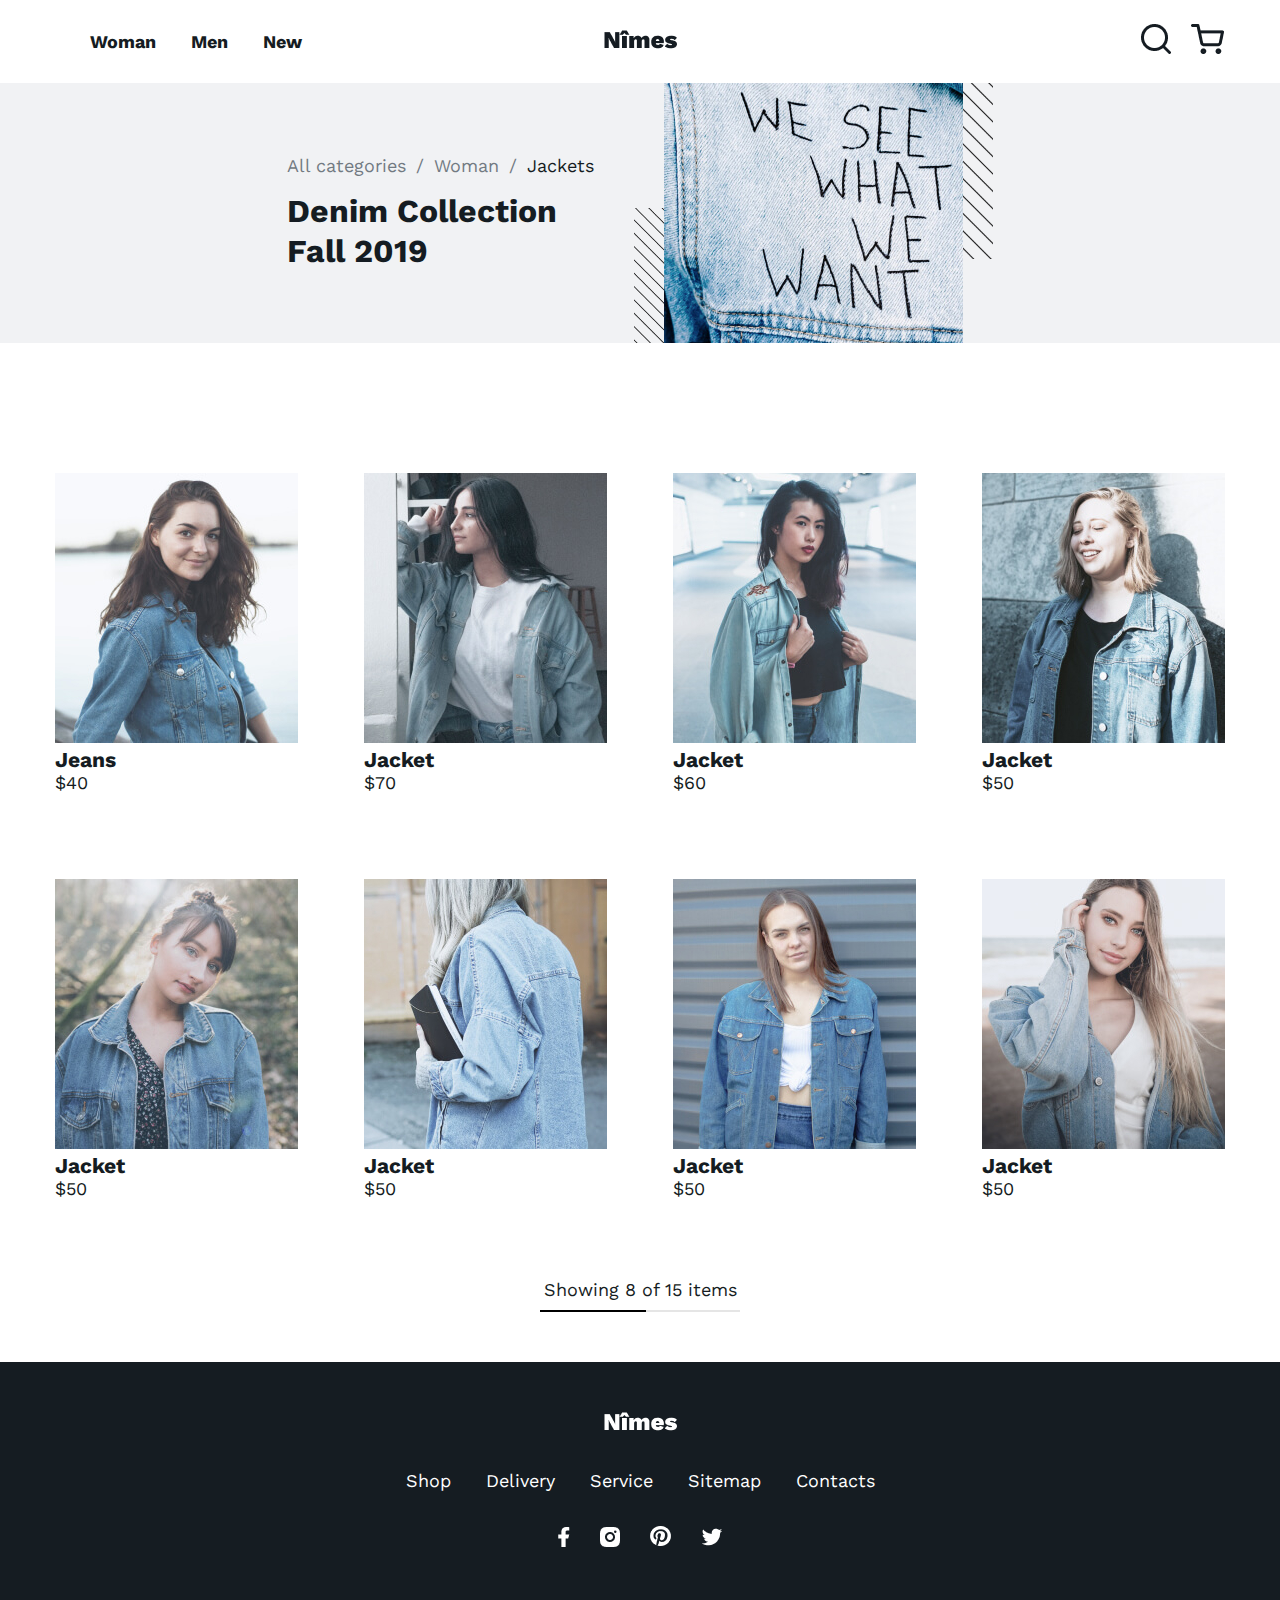
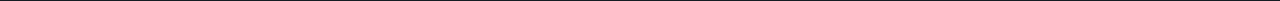
==== catalog.html @ dc033d05 "инициализировал git" ====
<!DOCTYPE html>
<html lang="en">
<head>
    <meta charset="UTF-8">
    <meta http-equiv="X-UA-Compatible" content="IE=edge">
    <meta name="viewport" content="width=device-width, initial-scale=1.0">
    <title>Document</title>
    <link rel="preconnect" href="https://fonts.googleapis.com">
      <link rel="preconnect" href="https://fonts.gstatic.com" crossorigin>
      <link href="https://fonts.googleapis.com/css2?family=Inter&display=swap" rel="stylesheet">      
      <link href="https://fonts.googleapis.com/css2?family=Anton&display=swap" rel="stylesheet">      
      <link href="https://fonts.googleapis.com/css2?family=Work+Sans:wght@400;500;600;700&display=swap" rel="stylesheet"> 
    <link rel="stylesheet" href="main.css">
</head>
<body>
  <header class="main-header">
    <div class="container">
      <nav class="menu">
        <a href="#" class="menu-link">Woman</a>
        <a href="#" class="menu-link">Men</a>
        <a href="#" class="menu-link">New</a>
      </nav>
      <a href="/" class="logo">
        <img src="./img/logo.png" alt="logotip">
      </a>
      <div class="main-header__btns btn-wrapper">
        <a href="/" class="btn-wrapper__link">
          <img src="./img/search-ico.png" alt="search">
        </a>
        <a href="/" class="btn-wrapper__link">
          <img src="./img/basket-ico.png" alt="basket">
        </a>          
      </div>
    </div>
  </header>
      <main>
        <section class="basic">
          <div class="basic-list">
            <div class="basic-list-text">
              <ul class="breadcrumbs">
                <li class="breadcrumbs-item">
                  <a class="breadcrumbs-link" href="index.html">All categories</a>
                </li>
                <li class="breadcrumbs-item">
                  <a class="breadcrumbs-link" href="/">Woman</a>
                </li>
                <li class="breadcrumbs-item breadcrumbs-item--current">Jackets</li>
              </ul> 
              <h1 class="basic-title">Denim Collection Fall 2019</h1>
            </div>                 
            <div class="basic-img-column">
              <img class="basic-img" src="./img/61 1.jpg" width="299" height="260" alt="">
            </div>
          </div>
               
             
        </section>
        <section class="catalog">
          <div class="container">
            <ul class="catalog-list">
              <li class="catalog-list__item catalogItem">
                <a href="#" class="catalog-list__link">
                  <div class="catalog-list__img"><img src="./img/9 1.jpg" alt="catalog Jeans"></div>
                  <h3 clas="catalog-list__title">Jeans</h3>
                  <p>$40</p>
                </a>
              </li>
              <li class="catalog-list__item catalogItem">
                <a href="#" class="catalog-list__link">
                  <div class="catalog-list__img"><img src="./img/2 2.jpg" alt="catalog jackets"></div>
                  <h3 clas="catalog-list__title">Jacket</h3>
                  <p>$70</p>
                </a>
              </li>
              <li class="catalog-list__item catalogItem">
                <a href="#" class="catalog-list__link">
                  <div class="catalog-list__img"><img src="./img/4 1.jpg" alt="catalog jackets"></div>
                  <h3 clas="catalog-list__title">Jacket</h3>
                  <p>$60</p>
                </a>
              </li>
              <li class="catalog-list__item catalogItem">
                <a href="#" class="catalog-list__link">
                  <div class="catalog-list__img"><img src="./img/11 1.jpg" alt="catalog jackets"></div>
                  <h3 clas="catalog-list__title">Jacket</h3>
                  <p>$50</p>
                </a>
              </li>
              <li class="catalog-list__item catalogItem">
                <a href="#" class="catalog-list__link">
                  <div class="catalog-list__img"><img src="./img/15 1.jpg" alt="catalog jackets"></div>
                  <h3 clas="catalog-list__title">Jacket</h3>
                  <p>$50</p>
                </a>
              </li>
              <li class="catalog-list__item catalogItem">
                <a href="#" class="catalog-list__link">
                  <div class="catalog-list__img"><img src="./img/1 6.jpg" alt="catalog jackets"></div>
                  <h3 clas="catalog-list__title">Jacket</h3>
                  <p>$50</p>
                </a>
              </li>
              <li class="catalog-list__item catalogItem">
                <a href="#" class="catalog-list__link">
                  <div class="catalog-list__img"><img src="./img/3 1.jpg" alt="catalog jackets"></div>
                  <h3 clas="catalog-list__title">Jacket</h3>
                  <p>$50</p>
                </a>
              </li>
              <li class="catalog-list__item catalogItem">
                <a href="#" class="catalog-list__link">
                  <div class="catalog-list__img"><img src="./img/13 1.jpg" alt="catalog jackets"></div>
                  <h3 clas="catalog-list__title">Jacket</h3>
                  <p>$50</p>
                </a>
              </li>
          </div>
        </section>
        <div class="item-counter">
          <p class="item-counter-text">Showing <span class="currentItems">9</span> of <span class="allItems">45</span> items</p>
          <div class="item-counter-line">
            <span class="item-counter-fill itemFill"></span>
          </div>
        </div>
      </main>
      <footer class="main-footer">
        <a href="/" class="main-footer-logowite">
          <img src="./img/logowite.png" alt="logotip">
        </a>
        <ul class="footer-navigation">
          <li class="footer-navigation-item">
            <a class="footer-navigation-link" href="#">Shop</a>
          </li>
          <li class="footer-navigation-item">
            <a class="footer-navigation-link" href="#">Delivery</a>
          </li>
          <li class="footer-navigation-item">
            <a class="footer-navigation-link" href="#">Service</a>
          </li>
          <li class="footer-navigation-item">
            <a class="footer-navigation-link" href="#">Sitemap</a>
          </li>
          <li class="footer-navigation-item">
            <a class="footer-navigation-link" href="#">Contacts</a>
          </li>   
        </ul>
        <ul class="social-networks">
          <li class="footer-navigation-item">
            <a href="/" class="footer-face">
              <img src="./img/face.png" alt="facebook">
            </a>
          </li>
          <li class="footer-navigation-item">
            <a href="/" class="footer-insta">
              <img src="./img/insta.png" alt="instagram">
            </a>
          </li>
          <li class="footer-navigation-item">
            <a href="/" class="footer-pinterest">
              <img src="./img/pinterest.png" alt="pinterest">
            </a>
          </li>
          <li class="footer-navigation-item">
            <a href="/" class="footer-twitter">
              <img src="./img/twitter.png" alt="twitter">
            </a>
          </li>
        </ul>
      </footer>
      <script src="./js/catalog.js"></script>
</body>
</html>
---- main.css ----
@import url('styles/css/reset.css');
@import url('styles/css/global.css');
@import url('styles/css/intro.css');
@import url('styles/css/title-link.css');
@import url('styles/css/main-news.css');
@import url('styles/css/catalog.css');
@import url('styles/css/header.css');
@import url('styles/css/footer.css');
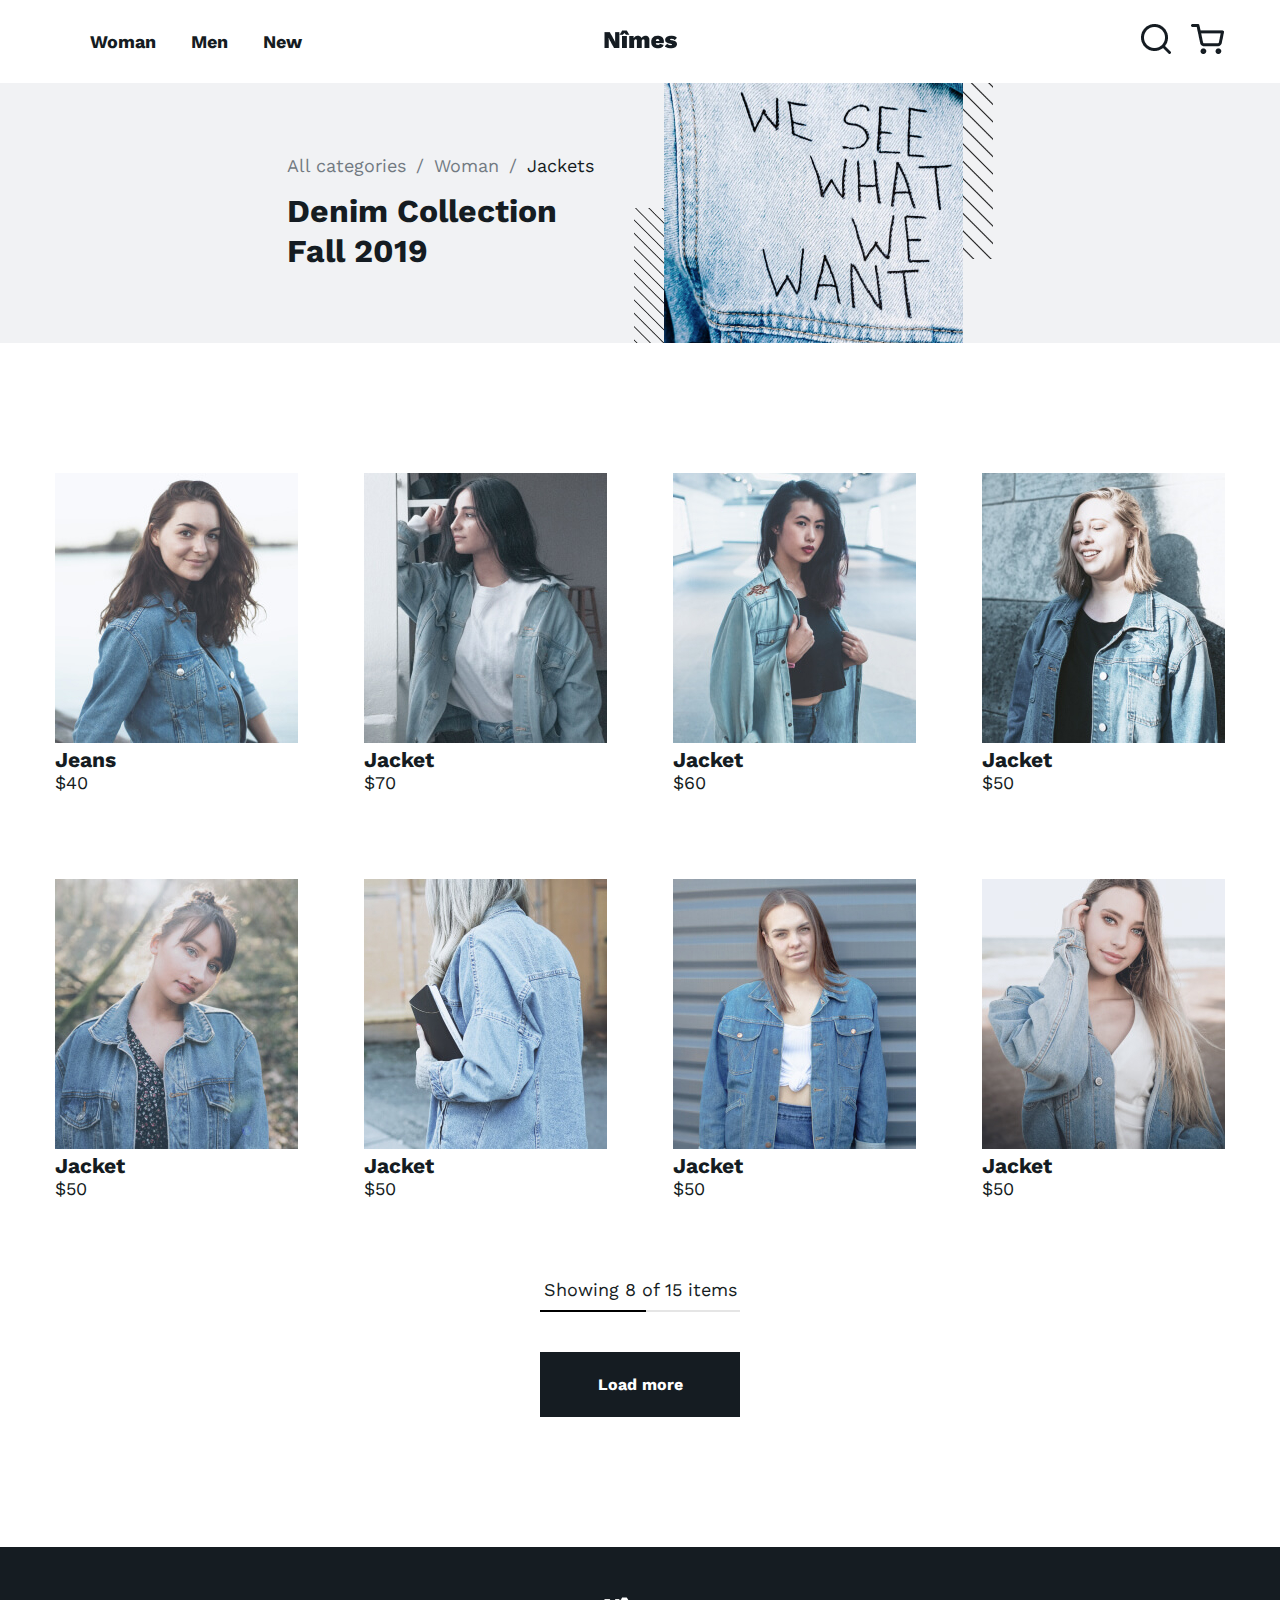
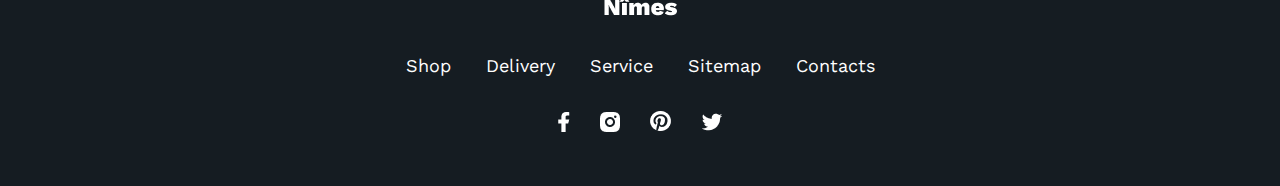
==== commit fc74ce9b: "добавил кнопку load more" ====
--- a/catalog.html
+++ b/catalog.html
@@ -119,8 +119,9 @@
         <div class="item-counter">
           <p class="item-counter-text">Showing <span class="currentItems">9</span> of <span class="allItems">45</span> items</p>
           <div class="item-counter-line">
-            <span class="item-counter-fill itemFill"></span>
+            <span class="item-counter-fill itemFill"></span>            
           </div>
+          <a class="default-btn" href="/">Load more</a>
         </div>
       </main>
       <footer class="main-footer">
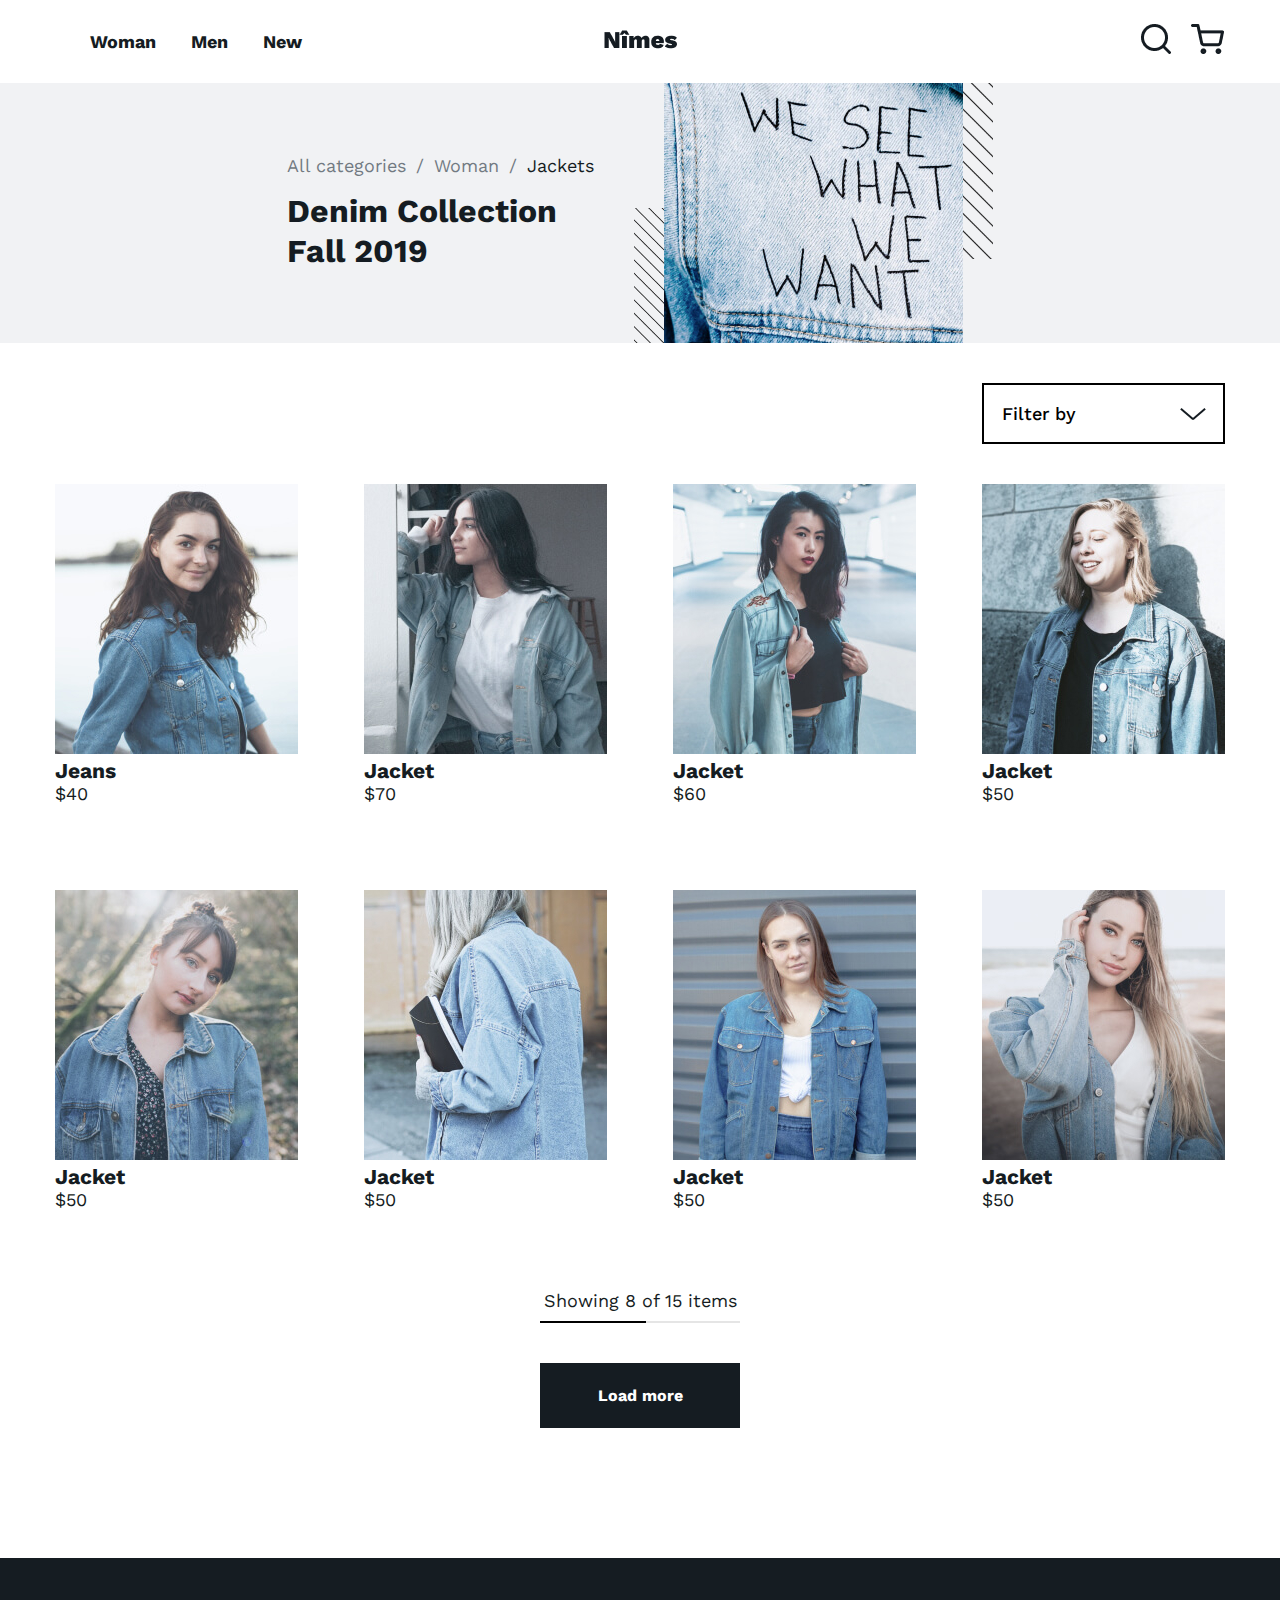
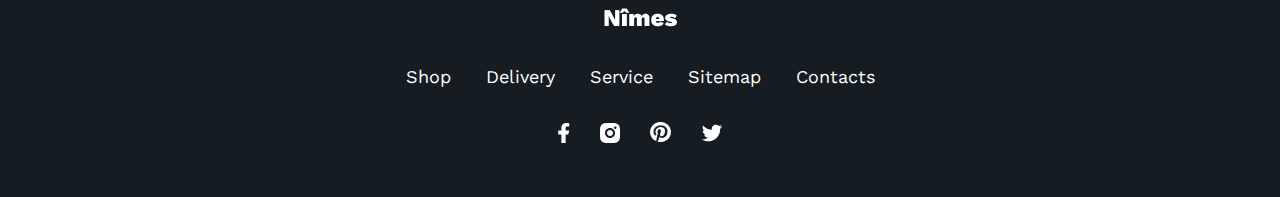
==== commit cc619084: "первый коммит" ====
--- a/catalog.html
+++ b/catalog.html
@@ -51,12 +51,18 @@
             <div class="basic-img-column">
               <img class="basic-img" src="./img/61 1.jpg" width="299" height="260" alt="">
             </div>
-          </div>
-               
-             
+          </div>             
         </section>
         <section class="catalog">
           <div class="container">
+            <div class="filter">                                        
+              <select class="filter__select"> 
+                <option selected disabled>Filter by</option>           
+                <option class="filter__item">По цене</option>
+                <option class="filter__item">По популярности</option>
+              </select>              
+                <span class="filter__arrow1"></span>              
+            </div>
             <ul class="catalog-list">
               <li class="catalog-list__item catalogItem">
                 <a href="#" class="catalog-list__link">
@@ -168,6 +174,7 @@
           </li>
         </ul>
       </footer>
+      <script src="https://code.jquery.com/jquery-3.6.2.js" integrity="sha256-pkn2CUZmheSeyssYw3vMp1+xyub4m+e+QK4sQskvuo4=" crossorigin="anonymous"></script>
       <script src="./js/catalog.js"></script>
 </body>
 </html>--- a/main.css
+++ b/main.css
@@ -5,4 +5,6 @@
 @import url('styles/css/main-news.css');
 @import url('styles/css/catalog.css');
 @import url('styles/css/header.css');
-@import url('styles/css/footer.css');+@import url('styles/css/footer.css');
+@import url('styles/css/сard-product.css');
+@import url('styles/css/filter.css');